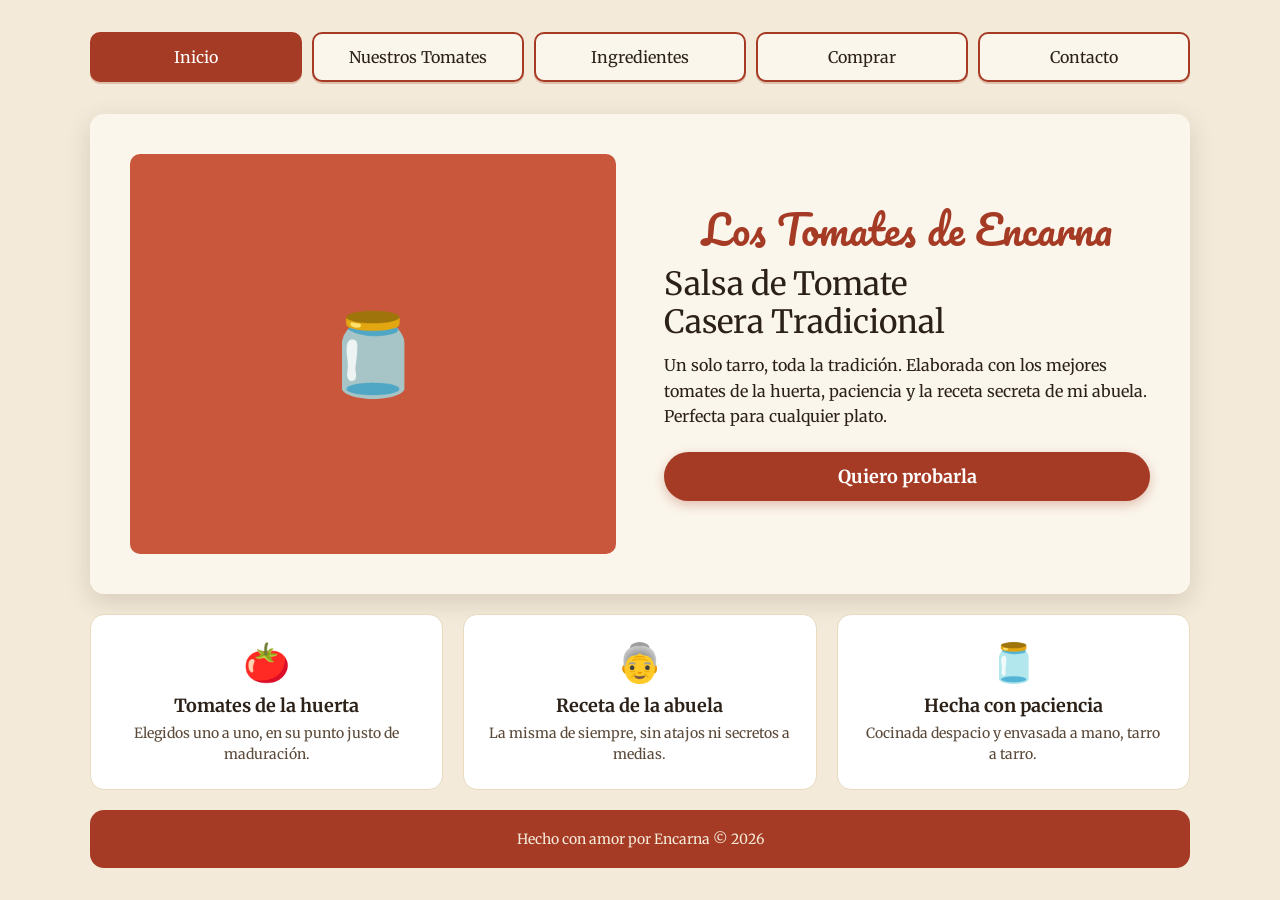
==== index.html @ f1588266 "Add Encarna tomatoes website as index.html" ====
<!DOCTYPE html>
<html lang="es">
<head>
    <meta charset="UTF-8">
    <meta name="viewport" content="width=device-width, initial-scale=1.0">
    <title>Los Tomates de Encarna</title>
    <link href="https://fonts.googleapis.com/css2?family=Merriweather:wght@400;700&family=Pacifico&display=swap" rel="stylesheet">
    <style>
        :root {
            --crema: #F3EAD9;
            --crema-claro: #FBF6EC;
            --rojo: #A63B25;
            --verde: #5F7F4A;
            --texto: #2B2118;
            --borde: #E8D9C0;
        }

        body {
            background-color: var(--crema);
            color: var(--texto);
            font-family: 'Merriweather', serif;
            margin: 0;
            padding: 2rem 1rem;
            display: flex;
            justify-content: center;
        }

        .block-container {
            max-width: 1100px;
            width: 100%;
        }

        /* Menú de navegación */
        .nav {
            display: grid;
            grid-template-columns: repeat(5, 1fr);
            gap: 10px;
            margin-bottom: 2rem;
        }

        .nav button {
            background: var(--crema-claro);
            border: 2px solid var(--rojo);
            border-radius: 10px;
            color: var(--texto);
            padding: 0.8rem 0.4rem;
            font-family: 'Merriweather', serif;
            font-size: 16px;
            cursor: pointer;
            box-shadow: 0 2px 0 rgba(166, 59, 37, 0.25);
            transition: all 0.2s;
        }

        .nav button:hover, .nav button.active {
            background: var(--rojo);
            color: #fff;
        }

        /* Tarjeta principal */
        .card {
            background: var(--crema-claro);
            border-radius: 14px;
            box-shadow: 0 8px 24px rgba(60, 40, 20, 0.15);
            padding: 40px;
            display: grid;
            grid-template-columns: 1fr 1fr;
            gap: 3rem;
            align-items: center;
        }

        @media(max-width: 768px) {
            .card { grid-template-columns: 1fr; padding: 20px; }
            .nav { grid-template-columns: 1fr; }
        }

        .marca {
            font-family: 'Pacifico', cursive;
            color: var(--rojo);
            font-size: 40px;
            margin: 0 0 14px 0;
            line-height: 1.1;
            text-align: center;
        }

        .titulo {
            font-size: 32px;
            font-weight: 400;
            margin-bottom: 12px;
            line-height: 1.2;
        }

        .descripcion {
            font-size: 16px;
            line-height: 1.6;
            margin-bottom: 22px;
        }

        .btn-rojo {
            background: var(--rojo);
            color: #fff;
            border: none;
            border-radius: 999px;
            padding: 0.8rem 1.8rem;
            font-family: 'Merriweather', serif;
            font-weight: 700;
            font-size: 18px;
            cursor: pointer;
            width: 100%;
            box-shadow: 0 4px 12px rgba(166, 59, 37, 0.3);
        }

        .btn-rojo:hover {
            background: #8a2f1c;
        }

        /* Secciones ocultas/visibles */
        .seccion-contenido { display: none; }
        .seccion-contenido.activa { display: block; }

        .seccion-titulo {
            font-size: 34px;
            color: var(--texto);
            margin-bottom: 6px;
        }
        .seccion-sub {
            font-size: 16px;
            color: #6b5a49;
            margin-bottom: 24px;
        }

        /* Grid de ventajas / ingredientes / productos */
        .tiles {
            display: grid;
            grid-template-columns: repeat(auto-fit, minmax(220px, 1fr));
            gap: 20px;
            margin-top: 20px;
        }

        .tile {
            background: #fff;
            border: 1.5px solid var(--borde);
            border-radius: 14px;
            padding: 24px;
            text-align: center;
        }

        .tile .ico { font-size: 38px; margin-bottom: 8px; }
        .tile .t { font-weight: 700; font-size: 18px; margin-bottom: 6px; }
        .tile .d { font-size: 14px; line-height: 1.5; color: #5b4a3a; }

        /* Formulario y compras */
        input, textarea {
            width: 100%;
            padding: 12px;
            margin-bottom: 12px;
            border: 2px solid var(--rojo);
            border-radius: 10px;
            font-family: 'Merriweather', serif;
            font-size: 16px;
            box-sizing: border-box;
        }

        .footer {
            background: var(--rojo);
            color: #F3EAD9;
            text-align: center;
            border-radius: 14px;
            margin-top: 20px;
            padding: 20px;
            font-size: 14px;
        }
    </style>
</head>
<body>

<div class="block-container">
    <!-- Menú de Navegación -->
    <div class="nav">
        <button onclick="cambiarPagina('inicio')" id="btn-inicio" class="active">Inicio</button>
        <button onclick="cambiarPagina('tomates')" id="btn-tomates">Nuestros Tomates</button>
        <button onclick="cambiarPagina('ingredientes')" id="btn-ingredientes">Ingredientes</button>
        <button onclick="cambiarPagina('comprar')" id="btn-comprar">Comprar</button>
        <button onclick="cambiarPagina('contacto')" id="btn-contacto">Contacto</button>
    </div>

    <!-- INICIO -->
    <div id="pag-inicio" class="seccion-contenido activa">
        <div class="card">
            <div>
                <div style="background:#C9573C; height: 400px; border-radius: 10px; display:flex; align-items:center; justify-content:center; font-size:80px;">🫙</div>
            </div>
            <div>
                <div class="marca">Los Tomates de Encarna</div>
                <div class="titulo">Salsa de Tomate<br>Casera Tradicional</div>
                <div class="descripcion">
                    Un solo tarro, toda la tradición. Elaborada con los mejores tomates de la huerta, paciencia y la receta secreta de mi abuela. Perfecta para cualquier plato.
                </div>
                <button class="btn-rojo" onclick="cambiarPagina('comprar')">Quiero probarla</button>
            </div>
        </div>
        <div class="tiles" style="margin-top: 20px;">
            <div class="tile"><div class="ico">🍅</div><div class="t">Tomates de la huerta</div><div class="d">Elegidos uno a uno, en su punto justo de maduración.</div></div>
            <div class="tile"><div class="ico">👵</div><div class="t">Receta de la abuela</div><div class="d">La misma de siempre, sin atajos ni secretos a medias.</div></div>
            <div class="tile"><div class="ico">🫙</div><div class="t">Hecha con paciencia</div><div class="d">Cocinada despacio y envasada a mano, tarro a tarro.</div></div>
        </div>
    </div>

    <!-- NUESTROS TOMATES -->
    <div id="pag-tomates" class="seccion-contenido">
        <div class="card" style="grid-template-columns: 1fr;">
            <div>
                <div class="seccion-titulo">Nuestros Tomates</div>
                <div class="seccion-sub">Cultivados con mimo y recolectados en su momento óptimo.</div>
                <p class="descripcion">Utilizamos variedades tradicionales que aportan un dulzor natural y una acidez equilibrada, sin necesidad de azúcares añadidos ni conservantes artificiales.</p>
            </div>
        </div>
    </div>

    <!-- INGREDIENTES -->
    <div id="pag-ingredientes" class="seccion-contenido">
        <div class="card" style="grid-template-columns: 1fr;">
            <div>
                <div class="seccion-titulo">Ingredientes</div>
                <div class="seccion-sub">Pocos ingredientes, todos de verdad. Esto es lo que lleva cada tarro.</div>
                <div class="tiles">
                    <div class="tile"><div class="ico">🍅</div><div class="t">Tomate</div><div class="d">Maduro y de temporada.</div></div>
                    <div class="tile"><div class="ico">🫒</div><div class="t">AOVE</div><div class="d">Aceite de oliva virgen extra.</div></div>
                    <div class="tile"><div class="ico">🧅</div><div class="t">Cebolla</div><div class="d">Pochada con calma.</div></div>
                    <div class="tile"><div class="ico">🧄</div><div class="t">Ajo y Sal</div><div class="d">El punto justo para realzar el sabor.</div></div>
                </div>
            </div>
        </div>
    </div>

    <!-- COMPRAR (CON PEDIDO POR WHATSAPP) -->
    <div id="pag-comprar" class="seccion-contenido">
        <div class="card" style="grid-template-columns: 1fr;">
            <div>
                <div class="seccion-titulo">Hacer un Pedido</div>
                <div class="seccion-sub">Rellena tus datos y pulsa enviar para hacer el pedido directamente por WhatsApp a Encarna.</div>
                
                <form id="form-pedido" onsubmit="enviarWhatsApp(event)">
                    <label><b>Selecciona producto:</b></label>
                    <select id="producto" style="width:1p00%; padding:12px; margin-bottom:12px; border:2px solid var(--rojo); border-radius:10px; font-family:'Merriweather',serif; font-size:16px;">
                        <option value="1 tarro (5.50 €)">1 tarro - 5.50 €</option>
                        <option value="Pack 3 tarros (15.00 €)">Pack 3 tarros - 15.00 €</option>
                        <option value="Pack 6 tarros (28.00 €)">Pack 6 tarros - 28.00 €</option>
                    </select>

                    <input type="text" id="nombre" placeholder="Tu nombre y apellidos" required>
                    <input type="text" id="direccion" placeholder="Dirección de entrega" required>
                    <input type="tel" id="telefono" placeholder="Tu teléfono" required>
                    
                    <button type="submit" class="btn-rojo">Hacer pedido por WhatsApp 💬</button>
                </form>
            </div>
        </div>
    </div>

    <!-- CONTACTO -->
    <div id="pag-contacto" class="seccion-contenido">
        <div class="card" style="grid-template-columns: 1fr;">
            <div>
                <div class="seccion-titulo">Contacto</div>
                <div class="seccion-sub">¿Quieres preguntar algo o saludar a Encarna?</div>
                <p class="descripcion">📍 <b>Ubicación:</b> Huerta de Encarna, España<br>
                ✉️ <b>Correo:</b> hola@lostomatesdeencarna.es<br>
                📞 <b>Teléfono / WhatsApp:</b> +34 600 000 000</p>
            </div>
        </div>
    </div>

    <div class="footer">Hecho con amor por Encarna © 2026</div>
</div>

<script>
    function cambiarPagina(id) {
        // Ocultar todas las secciones
        document.querySelectorAll('.seccion-contenido').forEach(el => el.classList.remove('activa'));
        document.querySelectorAll('.nav button').forEach(el => el.classList.remove('active'));
        
        // Mostrar la elegida
        document.getElementById('pag-' + id).classList.add('activa');
        document.getElementById('btn-' + id).classList.add('active');
        window.scrollTo(0, 0);
    }

    function enviarWhatsApp(e) {
        e.preventDefault();
        const producto = document.getElementById('producto').value;
        const nombre = document.getElementById('nombre').value;
        const direccion = document.getElementById('direccion').value;
        const telefono = document.getElementById('telefono').value;

        // Reemplaza este número por el número real de WhatsApp de Encarna (con código de país, ej: 34600000000)
        const numeroEncarna = "34600000000"; 

        const mensaje = `¡Hola Encarna! 🍅 Quiero hacer un pedido:\n\n*Producto:* ${producto}\n*Nombre:* ${nombre}\n*Dirección:* ${direccion}\n*Teléfono:* ${telefono}`;
        
        const urlWhatsApp = `https://api.whatsapp.com/send?phone=${numeroEncarna}&text=${encodeURIComponent(mensaje)}`;
        window.open(urlWhatsApp, '_blank');
    }
</script>

</body>
</html>
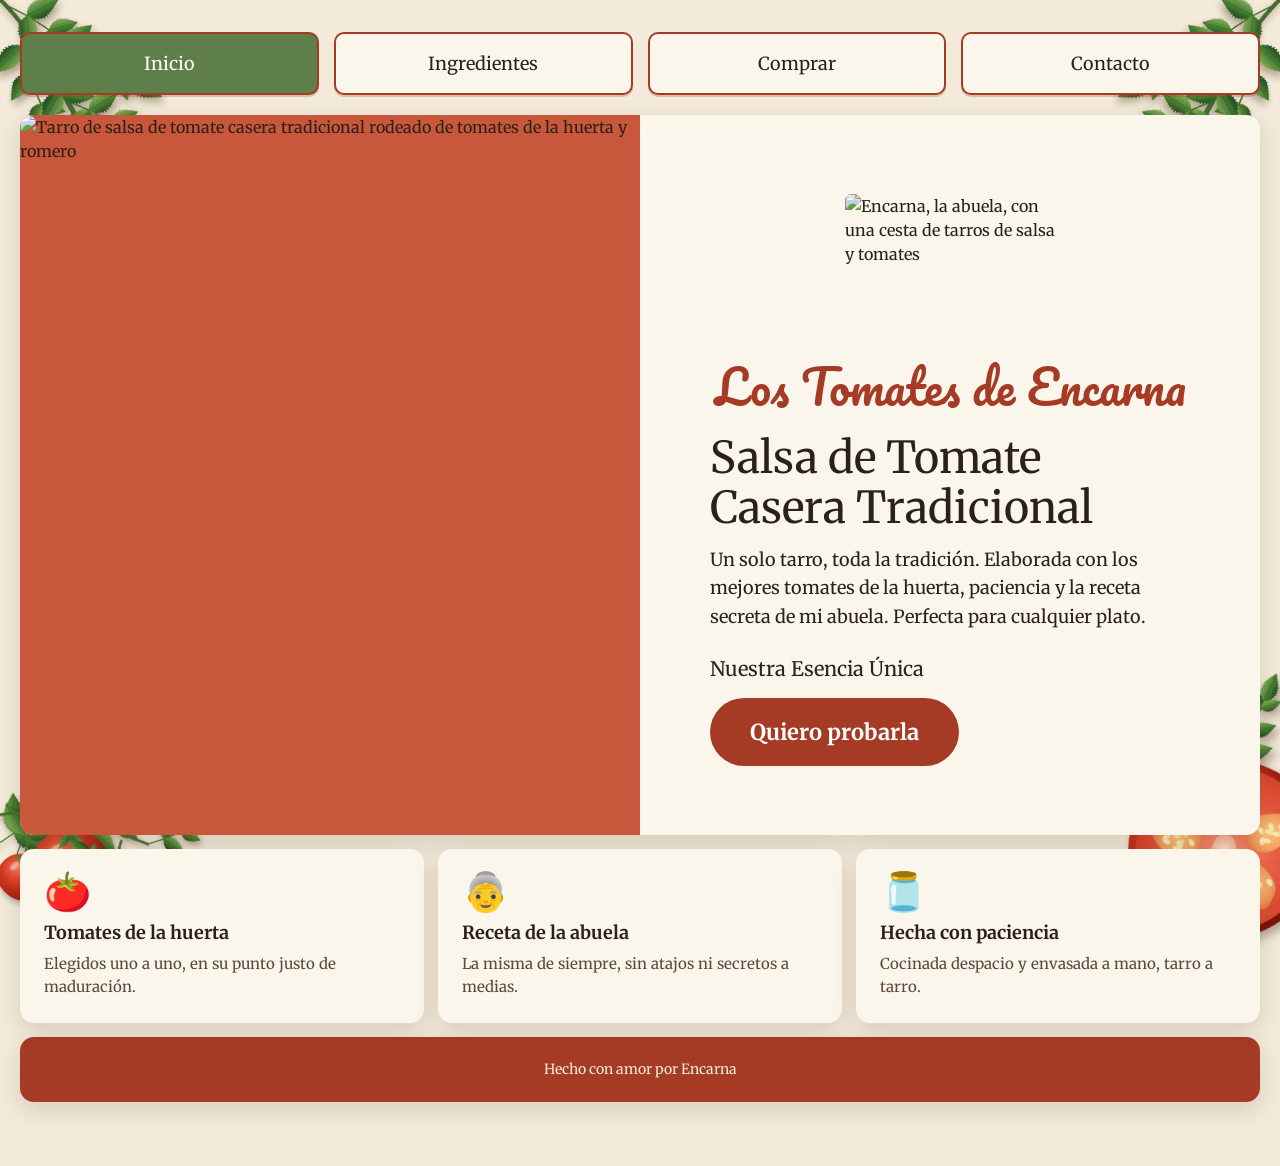
==== commit 0aec1e4c: "Add files via upload" ====
--- a/index.html
+++ b/index.html
@@ -1,306 +1,113 @@
 <!DOCTYPE html>
 <html lang="es">
 <head>
-    <meta charset="UTF-8">
-    <meta name="viewport" content="width=device-width, initial-scale=1.0">
-    <title>Los Tomates de Encarna</title>
-    <link href="https://fonts.googleapis.com/css2?family=Merriweather:wght@400;700&family=Pacifico&display=swap" rel="stylesheet">
-    <style>
-        :root {
-            --crema: #F3EAD9;
-            --crema-claro: #FBF6EC;
-            --rojo: #A63B25;
-            --verde: #5F7F4A;
-            --texto: #2B2118;
-            --borde: #E8D9C0;
-        }
+  <meta charset="utf-8">
+  <meta name="viewport" content="width=device-width, initial-scale=1">
+  <title>Los Tomates de Encarna | Salsa de tomate casera tradicional</title>
+  <meta name="description" content="Salsa de tomate casera tradicional con tomates de la huerta y la receta de la abuela Encarna. Tarros artesanos para cualquier plato. Pídela por WhatsApp.">
+  <meta name="theme-color" content="#A63B25">
+  <link rel="canonical" href="https://TU-USUARIO.github.io/TU-REPO/">
 
-        body {
-            background-color: var(--crema);
-            color: var(--texto);
-            font-family: 'Merriweather', serif;
-            margin: 0;
-            padding: 2rem 1rem;
-            display: flex;
-            justify-content: center;
-        }
+  <meta property="og:type" content="website">
+  <meta property="og:locale" content="es_ES">
+  <meta property="og:site_name" content="Los Tomates de Encarna">
+  <meta property="og:title" content="Los Tomates de Encarna | Salsa de tomate casera tradicional">
+  <meta property="og:description" content="Salsa de tomate casera tradicional con tomates de la huerta y la receta de la abuela Encarna. Tarros artesanos para cualquier plato. Pídela por WhatsApp.">
+  <meta property="og:url" content="https://TU-USUARIO.github.io/TU-REPO/">
+  <meta property="og:image" content="https://TU-USUARIO.github.io/TU-REPO/img/tomate.jpg">
+  <meta name="twitter:card" content="summary_large_image">
 
-        .block-container {
-            max-width: 1100px;
-            width: 100%;
-        }
-
-        /* Menú de navegación */
-        .nav {
-            display: grid;
-            grid-template-columns: repeat(5, 1fr);
-            gap: 10px;
-            margin-bottom: 2rem;
-        }
-
-        .nav button {
-            background: var(--crema-claro);
-            border: 2px solid var(--rojo);
-            border-radius: 10px;
-            color: var(--texto);
-            padding: 0.8rem 0.4rem;
-            font-family: 'Merriweather', serif;
-            font-size: 16px;
-            cursor: pointer;
-            box-shadow: 0 2px 0 rgba(166, 59, 37, 0.25);
-            transition: all 0.2s;
-        }
-
-        .nav button:hover, .nav button.active {
-            background: var(--rojo);
-            color: #fff;
-        }
-
-        /* Tarjeta principal */
-        .card {
-            background: var(--crema-claro);
-            border-radius: 14px;
-            box-shadow: 0 8px 24px rgba(60, 40, 20, 0.15);
-            padding: 40px;
-            display: grid;
-            grid-template-columns: 1fr 1fr;
-            gap: 3rem;
-            align-items: center;
-        }
-
-        @media(max-width: 768px) {
-            .card { grid-template-columns: 1fr; padding: 20px; }
-            .nav { grid-template-columns: 1fr; }
-        }
-
-        .marca {
-            font-family: 'Pacifico', cursive;
-            color: var(--rojo);
-            font-size: 40px;
-            margin: 0 0 14px 0;
-            line-height: 1.1;
-            text-align: center;
-        }
-
-        .titulo {
-            font-size: 32px;
-            font-weight: 400;
-            margin-bottom: 12px;
-            line-height: 1.2;
-        }
-
-        .descripcion {
-            font-size: 16px;
-            line-height: 1.6;
-            margin-bottom: 22px;
-        }
-
-        .btn-rojo {
-            background: var(--rojo);
-            color: #fff;
-            border: none;
-            border-radius: 999px;
-            padding: 0.8rem 1.8rem;
-            font-family: 'Merriweather', serif;
-            font-weight: 700;
-            font-size: 18px;
-            cursor: pointer;
-            width: 100%;
-            box-shadow: 0 4px 12px rgba(166, 59, 37, 0.3);
-        }
-
-        .btn-rojo:hover {
-            background: #8a2f1c;
-        }
-
-        /* Secciones ocultas/visibles */
-        .seccion-contenido { display: none; }
-        .seccion-contenido.activa { display: block; }
-
-        .seccion-titulo {
-            font-size: 34px;
-            color: var(--texto);
-            margin-bottom: 6px;
-        }
-        .seccion-sub {
-            font-size: 16px;
-            color: #6b5a49;
-            margin-bottom: 24px;
-        }
-
-        /* Grid de ventajas / ingredientes / productos */
-        .tiles {
-            display: grid;
-            grid-template-columns: repeat(auto-fit, minmax(220px, 1fr));
-            gap: 20px;
-            margin-top: 20px;
-        }
-
-        .tile {
-            background: #fff;
-            border: 1.5px solid var(--borde);
-            border-radius: 14px;
-            padding: 24px;
-            text-align: center;
-        }
-
-        .tile .ico { font-size: 38px; margin-bottom: 8px; }
-        .tile .t { font-weight: 700; font-size: 18px; margin-bottom: 6px; }
-        .tile .d { font-size: 14px; line-height: 1.5; color: #5b4a3a; }
-
-        /* Formulario y compras */
-        input, textarea {
-            width: 100%;
-            padding: 12px;
-            margin-bottom: 12px;
-            border: 2px solid var(--rojo);
-            border-radius: 10px;
-            font-family: 'Merriweather', serif;
-            font-size: 16px;
-            box-sizing: border-box;
-        }
-
-        .footer {
-            background: var(--rojo);
-            color: #F3EAD9;
-            text-align: center;
-            border-radius: 14px;
-            margin-top: 20px;
-            padding: 20px;
-            font-size: 14px;
-        }
-    </style>
+  <link rel="icon" href="data:image/svg+xml,%3Csvg xmlns='http://www.w3.org/2000/svg' viewBox='0 0 100 100'%3E%3Ctext y='.9em' font-size='90'%3E🍅%3C/text%3E%3C/svg%3E">
+  <link rel="preconnect" href="https://fonts.googleapis.com">
+  <link rel="preconnect" href="https://fonts.gstatic.com" crossorigin>
+  <link rel="stylesheet" href="https://fonts.googleapis.com/css2?family=Merriweather:wght@400;700&family=Pacifico&display=swap">
+  <link rel="stylesheet" href="css/style.css">
+  <link rel="preload" as="image" href="img/tomate.jpg" fetchpriority="high">
+  <script type="application/ld+json">
+{
+  "@context": "https://schema.org",
+  "@graph": [
+    {
+      "@type": "Organization",
+      "name": "Los Tomates de Encarna",
+      "url": "https://TU-USUARIO.github.io/TU-REPO/",
+      "logo": "https://TU-USUARIO.github.io/TU-REPO/img/abuela.jpg",
+      "description": "Salsa de tomate casera tradicional elaborada con tomates de la huerta."
+    },
+    {
+      "@type": "Product",
+      "name": "Salsa de tomate casera tradicional",
+      "image": "https://TU-USUARIO.github.io/TU-REPO/img/tomate.jpg",
+      "description": "Salsa de tomate casera elaborada con tomates de la huerta, paciencia y la receta de la abuela Encarna.",
+      "brand": {
+        "@type": "Brand",
+        "name": "Los Tomates de Encarna"
+      },
+      "offers": {
+        "@type": "Offer",
+        "price": "5.50",
+        "priceCurrency": "EUR",
+        "availability": "https://schema.org/InStock",
+        "url": "https://TU-USUARIO.github.io/TU-REPO/comprar.html"
+      }
+    }
+  ]
+}
+  </script>
 </head>
 <body>
 
-<div class="block-container">
-    <!-- Menú de Navegación -->
-    <div class="nav">
-        <button onclick="cambiarPagina('inicio')" id="btn-inicio" class="active">Inicio</button>
-        <button onclick="cambiarPagina('tomates')" id="btn-tomates">Nuestros Tomates</button>
-        <button onclick="cambiarPagina('ingredientes')" id="btn-ingredientes">Ingredientes</button>
-        <button onclick="cambiarPagina('comprar')" id="btn-comprar">Comprar</button>
-        <button onclick="cambiarPagina('contacto')" id="btn-contacto">Contacto</button>
-    </div>
+  <img class="decor decor-tl" src="img/decor_planta.webp" alt="" aria-hidden="true" width="499" height="742" decoding="async">
+  <img class="decor decor-tr" src="img/decor_planta.webp" alt="" aria-hidden="true" width="499" height="742" decoding="async">
+  <img class="decor decor-bl" src="img/decor_tomates.webp" alt="" aria-hidden="true" width="849" height="544" decoding="async">
+  <img class="decor decor-br" src="img/decor_tomate_corte.webp" alt="" aria-hidden="true" width="475" height="594" decoding="async">
 
-    <!-- INICIO -->
-    <div id="pag-inicio" class="seccion-contenido activa">
-        <div class="card">
-            <div>
-                <div style="background:#C9573C; height: 400px; border-radius: 10px; display:flex; align-items:center; justify-content:center; font-size:80px;">🫙</div>
-            </div>
-            <div>
-                <div class="marca">Los Tomates de Encarna</div>
-                <div class="titulo">Salsa de Tomate<br>Casera Tradicional</div>
-                <div class="descripcion">
-                    Un solo tarro, toda la tradición. Elaborada con los mejores tomates de la huerta, paciencia y la receta secreta de mi abuela. Perfecta para cualquier plato.
-                </div>
-                <button class="btn-rojo" onclick="cambiarPagina('comprar')">Quiero probarla</button>
-            </div>
+  <div class="wrap">
+  <nav class="nav" aria-label="Menú principal">
+    <a href="index.html" aria-current="page">Inicio</a>
+    <a href="ingredientes.html">Ingredientes</a>
+    <a href="comprar.html">Comprar</a>
+    <a href="contacto.html">Contacto</a>
+  </nav>
+
+    <main>
+      <section class="hero" aria-labelledby="titulo-principal">
+        <div class="hero-foto">
+          <img src="img/tomate.jpg" alt="Tarro de salsa de tomate casera tradicional rodeado de tomates de la huerta y romero" fetchpriority="high">
         </div>
-        <div class="tiles" style="margin-top: 20px;">
-            <div class="tile"><div class="ico">🍅</div><div class="t">Tomates de la huerta</div><div class="d">Elegidos uno a uno, en su punto justo de maduración.</div></div>
-            <div class="tile"><div class="ico">👵</div><div class="t">Receta de la abuela</div><div class="d">La misma de siempre, sin atajos ni secretos a medias.</div></div>
-            <div class="tile"><div class="ico">🫙</div><div class="t">Hecha con paciencia</div><div class="d">Cocinada despacio y envasada a mano, tarro a tarro.</div></div>
+        <div class="hero-texto">
+          <img class="abuela" src="img/abuela.jpg" alt="Encarna, la abuela, con una cesta de tarros de salsa y tomates" width="210" height="150">
+          <p class="marca">Los Tomates de Encarna</p>
+          <h1 class="titulo" id="titulo-principal">Salsa de Tomate<br>Casera Tradicional</h1>
+          <p class="descripcion">Un solo tarro, toda la tradición. Elaborada con los mejores tomates de la huerta, paciencia y la receta secreta de mi abuela. Perfecta para cualquier plato.</p>
+          <p class="esencia">Nuestra Esencia Única</p>
+          <a class="btn" href="comprar.html">Quiero probarla</a>
         </div>
-    </div>
+      </section>
 
-    <!-- NUESTROS TOMATES -->
-    <div id="pag-tomates" class="seccion-contenido">
-        <div class="card" style="grid-template-columns: 1fr;">
-            <div>
-                <div class="seccion-titulo">Nuestros Tomates</div>
-                <div class="seccion-sub">Cultivados con mimo y recolectados en su momento óptimo.</div>
-                <p class="descripcion">Utilizamos variedades tradicionales que aportan un dulzor natural y una acidez equilibrada, sin necesidad de azúcares añadidos ni conservantes artificiales.</p>
-            </div>
-        </div>
-    </div>
+      <section class="tiles" aria-label="Por qué nuestra salsa">
+      <article class="tile">
+        <div class="ico" aria-hidden="true">🍅</div>
+        <h2>Tomates de la huerta</h2>
+        <p>Elegidos uno a uno, en su punto justo de maduración.</p>
+      </article>
+      <article class="tile">
+        <div class="ico" aria-hidden="true">👵</div>
+        <h2>Receta de la abuela</h2>
+        <p>La misma de siempre, sin atajos ni secretos a medias.</p>
+      </article>
+      <article class="tile">
+        <div class="ico" aria-hidden="true">🫙</div>
+        <h2>Hecha con paciencia</h2>
+        <p>Cocinada despacio y envasada a mano, tarro a tarro.</p>
+      </article>
+      </section>
+    </main>
 
-    <!-- INGREDIENTES -->
-    <div id="pag-ingredientes" class="seccion-contenido">
-        <div class="card" style="grid-template-columns: 1fr;">
-            <div>
-                <div class="seccion-titulo">Ingredientes</div>
-                <div class="seccion-sub">Pocos ingredientes, todos de verdad. Esto es lo que lleva cada tarro.</div>
-                <div class="tiles">
-                    <div class="tile"><div class="ico">🍅</div><div class="t">Tomate</div><div class="d">Maduro y de temporada.</div></div>
-                    <div class="tile"><div class="ico">🫒</div><div class="t">AOVE</div><div class="d">Aceite de oliva virgen extra.</div></div>
-                    <div class="tile"><div class="ico">🧅</div><div class="t">Cebolla</div><div class="d">Pochada con calma.</div></div>
-                    <div class="tile"><div class="ico">🧄</div><div class="t">Ajo y Sal</div><div class="d">El punto justo para realzar el sabor.</div></div>
-                </div>
-            </div>
-        </div>
-    </div>
+    <footer class="footer">Hecho con amor por Encarna</footer>
+  </div>
 
-    <!-- COMPRAR (CON PEDIDO POR WHATSAPP) -->
-    <div id="pag-comprar" class="seccion-contenido">
-        <div class="card" style="grid-template-columns: 1fr;">
-            <div>
-                <div class="seccion-titulo">Hacer un Pedido</div>
-                <div class="seccion-sub">Rellena tus datos y pulsa enviar para hacer el pedido directamente por WhatsApp a Encarna.</div>
-                
-                <form id="form-pedido" onsubmit="enviarWhatsApp(event)">
-                    <label><b>Selecciona producto:</b></label>
-                    <select id="producto" style="width:1p00%; padding:12px; margin-bottom:12px; border:2px solid var(--rojo); border-radius:10px; font-family:'Merriweather',serif; font-size:16px;">
-                        <option value="1 tarro (5.50 €)">1 tarro - 5.50 €</option>
-                        <option value="Pack 3 tarros (15.00 €)">Pack 3 tarros - 15.00 €</option>
-                        <option value="Pack 6 tarros (28.00 €)">Pack 6 tarros - 28.00 €</option>
-                    </select>
-
-                    <input type="text" id="nombre" placeholder="Tu nombre y apellidos" required>
-                    <input type="text" id="direccion" placeholder="Dirección de entrega" required>
-                    <input type="tel" id="telefono" placeholder="Tu teléfono" required>
-                    
-                    <button type="submit" class="btn-rojo">Hacer pedido por WhatsApp 💬</button>
-                </form>
-            </div>
-        </div>
-    </div>
-
-    <!-- CONTACTO -->
-    <div id="pag-contacto" class="seccion-contenido">
-        <div class="card" style="grid-template-columns: 1fr;">
-            <div>
-                <div class="seccion-titulo">Contacto</div>
-                <div class="seccion-sub">¿Quieres preguntar algo o saludar a Encarna?</div>
-                <p class="descripcion">📍 <b>Ubicación:</b> Huerta de Encarna, España<br>
-                ✉️ <b>Correo:</b> hola@lostomatesdeencarna.es<br>
-                📞 <b>Teléfono / WhatsApp:</b> +34 600 000 000</p>
-            </div>
-        </div>
-    </div>
-
-    <div class="footer">Hecho con amor por Encarna © 2026</div>
-</div>
-
-<script>
-    function cambiarPagina(id) {
-        // Ocultar todas las secciones
-        document.querySelectorAll('.seccion-contenido').forEach(el => el.classList.remove('activa'));
-        document.querySelectorAll('.nav button').forEach(el => el.classList.remove('active'));
-        
-        // Mostrar la elegida
-        document.getElementById('pag-' + id).classList.add('activa');
-        document.getElementById('btn-' + id).classList.add('active');
-        window.scrollTo(0, 0);
-    }
-
-    function enviarWhatsApp(e) {
-        e.preventDefault();
-        const producto = document.getElementById('producto').value;
-        const nombre = document.getElementById('nombre').value;
-        const direccion = document.getElementById('direccion').value;
-        const telefono = document.getElementById('telefono').value;
-
-        // Reemplaza este número por el número real de WhatsApp de Encarna (con código de país, ej: 34600000000)
-        const numeroEncarna = "34600000000"; 
-
-        const mensaje = `¡Hola Encarna! 🍅 Quiero hacer un pedido:\n\n*Producto:* ${producto}\n*Nombre:* ${nombre}\n*Dirección:* ${direccion}\n*Teléfono:* ${telefono}`;
-        
-        const urlWhatsApp = `https://api.whatsapp.com/send?phone=${numeroEncarna}&text=${encodeURIComponent(mensaje)}`;
-        window.open(urlWhatsApp, '_blank');
-    }
-</script>
-
+  <script src="js/config.js"></script>
+  <script src="js/main.js" defer></script>
 </body>
-</html>+</html>
--- a/css/style.css
+++ b/css/style.css
@@ -0,0 +1,234 @@
+/* ==========================================================
+   Los Tomates de Encarna - estilos
+   ========================================================== */
+:root {
+  --crema: #F3EAD9;
+  --crema-claro: #FBF6EC;
+  --rojo: #A63B25;
+  --rojo-oscuro: #8A2F1C;
+  --verde: #5F7F4A;
+  --texto: #2B2118;
+  --texto-suave: #5B4A3A;
+  --borde: #E8D9C0;
+  --sombra: 0 8px 24px rgba(60, 40, 20, 0.15);
+  --serif: 'Merriweather', Georgia, 'Times New Roman', serif;
+  --script: 'Pacifico', 'Brush Script MT', cursive;
+}
+
+*, *::before, *::after { box-sizing: border-box; }
+html { scroll-behavior: smooth; -webkit-text-size-adjust: 100%; }
+body {
+  margin: 0;
+  background: var(--crema);
+  color: var(--texto);
+  font-family: var(--serif);
+  line-height: 1.5;
+}
+img { max-width: 100%; }
+[hidden] { display: none !important; }
+
+.solo-lectores {
+  position: absolute; width: 1px; height: 1px; overflow: hidden;
+  clip: rect(0 0 0 0); white-space: nowrap;
+}
+
+/* ---------- Contenedor ---------- */
+.wrap {
+  position: relative;
+  z-index: 1;
+  max-width: 1280px;
+  margin: 0 auto;
+  padding: 32px 20px 64px;
+}
+
+/* ---------- Adornos fijos en las esquinas ---------- */
+.decor {
+  position: fixed;
+  z-index: 0;
+  pointer-events: none;
+  height: auto;
+  user-select: none;
+}
+.decor-tl { left: -10px;  top: -10px;    width: clamp(150px, 15vw, 300px); }
+.decor-tr { right: -10px; top: -10px;    width: clamp(150px, 15vw, 300px); transform: scaleX(-1); }
+.decor-bl { left: -20px;  bottom: -12px; width: clamp(190px, 20vw, 390px); }
+.decor-br { right: -45px; bottom: -55px; width: clamp(170px, 17vw, 320px); transform: rotate(-14deg); }
+
+/* ---------- Menu ---------- */
+.nav {
+  display: grid;
+  grid-template-columns: repeat(4, 1fr);
+  gap: 15px;
+}
+.nav a {
+  display: block;
+  text-align: center;
+  text-decoration: none;
+  color: var(--texto);
+  background: var(--crema-claro);
+  border: 2px solid var(--rojo);
+  border-radius: 10px;
+  padding: 16px 8px;
+  font-size: 18px;
+  box-shadow: 0 2px 0 rgba(166, 59, 37, 0.25);
+  transition: background .15s, color .15s;
+}
+.nav a:hover { background: #fff; color: var(--rojo); }
+.nav a[aria-current="page"] { background: var(--verde); color: #fff; }
+.nav a[aria-current="page"]:hover { background: #4f6c3d; color: #fff; }
+.nav a:focus-visible, .btn:focus-visible { outline: 3px solid #1a73e8; outline-offset: 3px; }
+
+/* ---------- Portada ---------- */
+.hero {
+  display: grid;
+  grid-template-columns: 1fr 1fr;
+  margin-top: 20px;
+  background: var(--crema-claro);
+  border-radius: 14px;
+  overflow: hidden;
+  box-shadow: var(--sombra);
+}
+.hero-foto { background: #C9573C; min-height: 720px; }
+.hero-foto img { display: block; width: 100%; height: 100%; object-fit: cover; }
+.hero-texto {
+  display: flex; flex-direction: column; justify-content: center;
+  padding: 40px 70px 30px;
+}
+.abuela {
+  display: block; margin: 0 auto 12px;
+  width: 210px; height: 150px; object-fit: cover; border-radius: 6px;
+  mix-blend-mode: multiply; /* el fondo blanco de la foto se funde con el crema */
+}
+.marca {
+  font-family: var(--script); color: var(--rojo);
+  font-size: 46px; line-height: 1.1; text-align: center; margin: 6px 0 20px;
+}
+h1.titulo {
+  font-family: var(--serif); font-weight: 400; font-size: 44px; line-height: 1.15;
+  margin: 0 0 12px;
+}
+.descripcion { font-size: 18px; line-height: 1.6; margin: 0 0 22px; }
+.esencia { font-size: 20px; margin: 0 0 14px; }
+
+.btn {
+  display: inline-flex; align-items: center; justify-content: center;
+  min-height: 68px; padding: 16px 40px;
+  background: var(--rojo); color: #fff;
+  border: none; border-radius: 999px;
+  font: 700 22px var(--serif);
+  text-decoration: none; cursor: pointer;
+  align-self: flex-start;
+  transition: background .15s, transform .1s;
+}
+.btn:hover { background: var(--rojo-oscuro); }
+.btn:active { transform: scale(.98); }
+.btn-whatsapp { font-size: 20px; }
+
+/* ---------- Cajitas ---------- */
+.tiles { display: grid; grid-template-columns: repeat(3, 1fr); gap: 14px; margin-top: 14px; }
+.tile {
+  background: var(--crema-claro); border-radius: 14px; box-shadow: var(--sombra); padding: 24px;
+}
+.tile .ico { font-size: 38px; line-height: 1; margin-bottom: 8px; }
+.tile h2 { font-size: 18px; margin: 0 0 6px; }
+.tile p { font-size: 15px; line-height: 1.55; color: var(--texto-suave); margin: 0; }
+
+/* ---------- Paginas interiores ---------- */
+.panel {
+  margin-top: 20px; padding: 50px 70px 44px;
+  background: var(--crema-claro); border-radius: 14px; box-shadow: var(--sombra);
+}
+.panel h1 { font-size: 38px; line-height: 1.15; font-weight: 400; margin: 0 0 6px; }
+.panel .sub { font-size: 17px; color: #6B5A49; margin: 0 0 26px; }
+.panel .tiles { margin-top: 0; gap: 22px; }
+.panel .tile { background: #fff; border: 1.5px solid var(--borde); box-shadow: none; }
+
+/* ---------- Comprar ---------- */
+.productos { display: grid; grid-template-columns: repeat(3, 1fr); gap: 30px; }
+.prod {
+  background: #fff; border: 1.5px solid var(--borde); border-radius: 14px; padding: 24px;
+  display: flex; flex-direction: column;
+}
+.prod .emoji { font-size: 42px; line-height: 1; }
+.prod h2 { font-size: 21px; margin: 8px 0 4px; }
+.prod p { font-size: 15px; color: var(--texto-suave); margin: 0; }
+.prod .precio { font-weight: 700; font-size: 28px; color: var(--rojo); margin: 8px 0 6px; }
+.prod .etiqueta { font-size: 13px; color: var(--rojo); margin: auto 0 6px; padding-top: 10px; }
+
+.qty {
+  display: flex; align-items: center; height: 56px;
+  background: #fff; border: 2px solid var(--rojo); border-radius: 14px; overflow: hidden;
+}
+.qty button {
+  width: 64px; height: 100%; border: none; background: #fff; color: var(--rojo);
+  font: 700 28px var(--serif); cursor: pointer;
+}
+.qty button:hover { background: var(--crema); }
+.qty button:focus-visible { outline: 3px solid #1a73e8; outline-offset: -3px; }
+.qty .qty-val { flex: 1; text-align: center; font-size: 22px; font-weight: 700; }
+
+.resumen { margin-top: 28px; }
+.resumen .vacio { font-size: 15px; color: var(--texto-suave); }
+.fila {
+  display: flex; justify-content: space-between; gap: 16px;
+  padding: 10px 0; border-bottom: 1px dashed #D8C5A6; font-size: 17px;
+}
+.total {
+  display: flex; justify-content: space-between;
+  padding: 14px 0 18px; font-size: 22px; font-weight: 700; color: var(--rojo);
+}
+
+.form { display: grid; gap: 14px; max-width: 560px; }
+.form input, .form textarea {
+  width: 100%; padding: 15px 18px;
+  background: #fff; color: var(--texto);
+  border: 2px solid var(--rojo); border-radius: 14px;
+  font: 400 18px var(--serif);
+}
+.form textarea { min-height: 140px; resize: vertical; }
+.form input::placeholder, .form textarea::placeholder { color: #8A7A68; opacity: 1; }
+.form input:focus, .form textarea:focus { outline: 3px solid rgba(26, 115, 232, .45); outline-offset: 1px; }
+.nota { font-size: 14px; color: var(--texto-suave); margin: 4px 0 0; }
+.aviso {
+  margin-top: 18px; padding: 16px 20px; border-radius: 14px;
+  background: #EAF3E2; border: 1.5px solid var(--verde); font-size: 16px;
+}
+.aviso a { color: var(--rojo); font-weight: 700; }
+.error { color: var(--rojo); font-size: 15px; font-weight: 700; margin: 0; }
+
+/* ---------- Contacto ---------- */
+.dos-col { display: grid; grid-template-columns: 1fr 1.2fr; gap: 48px; }
+.info-linea { font-size: 17px; line-height: 1.5; margin: 0 0 18px; }
+.info-linea b { color: var(--rojo); }
+.info-linea a { color: var(--texto); }
+
+/* ---------- Banda roja ---------- */
+.footer {
+  margin-top: 14px; padding: 22px 12px;
+  background: var(--rojo); color: var(--crema);
+  text-align: center; font-size: 14px;
+  border-radius: 14px; box-shadow: var(--sombra);
+}
+
+/* ---------- Movil y tablet ---------- */
+@media (max-width: 900px) {
+  .decor { display: none; }
+  .wrap { padding: 16px 14px 48px; }
+  .nav { grid-template-columns: repeat(2, 1fr); gap: 10px; }
+  .nav a { font-size: 16px; padding: 14px 6px; }
+  .hero { grid-template-columns: 1fr; }
+  .hero-foto { min-height: 0; height: 340px; }
+  .hero-texto { padding: 28px 22px 30px; }
+  .marca { font-size: 36px; }
+  h1.titulo { font-size: 32px; }
+  .descripcion { font-size: 16px; }
+  .btn { width: 100%; }
+  .tiles, .panel .tiles, .productos, .dos-col { grid-template-columns: 1fr; }
+  .panel { padding: 30px 20px 28px; }
+  .panel h1 { font-size: 30px; }
+  .dos-col { gap: 20px; }
+}
+@media (prefers-reduced-motion: reduce) {
+  html { scroll-behavior: auto; }
+  * { transition: none !important; }
+}
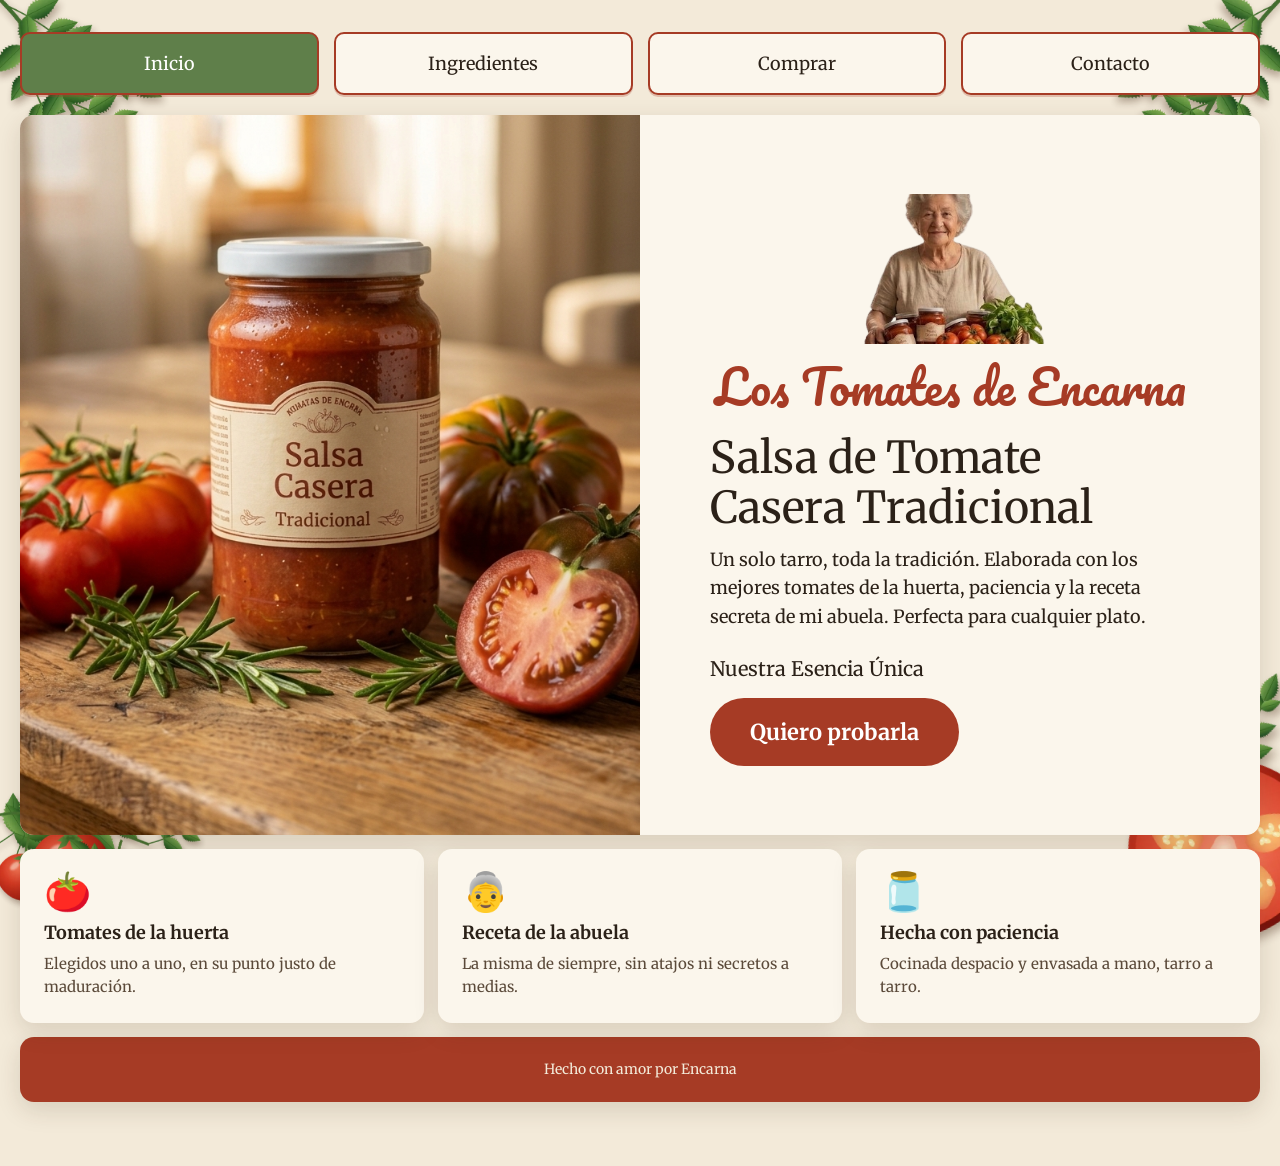
==== commit e3c73a72: "Add files via upload" ====
--- a/index.html
+++ b/index.html
@@ -31,7 +31,7 @@
       "@type": "Organization",
       "name": "Los Tomates de Encarna",
       "url": "https://TU-USUARIO.github.io/TU-REPO/",
-      "logo": "https://TU-USUARIO.github.io/TU-REPO/img/abuela.jpg",
+      "logo": "https://TU-USUARIO.github.io/TU-REPO/img/abuela.png",
       "description": "Salsa de tomate casera tradicional elaborada con tomates de la huerta."
     },
     {
@@ -57,10 +57,10 @@
 </head>
 <body>
 
-  <img class="decor decor-tl" src="img/decor_planta.webp" alt="" aria-hidden="true" width="499" height="742" decoding="async">
-  <img class="decor decor-tr" src="img/decor_planta.webp" alt="" aria-hidden="true" width="499" height="742" decoding="async">
-  <img class="decor decor-bl" src="img/decor_tomates.webp" alt="" aria-hidden="true" width="849" height="544" decoding="async">
-  <img class="decor decor-br" src="img/decor_tomate_corte.webp" alt="" aria-hidden="true" width="475" height="594" decoding="async">
+  <img class="decor decor-tl" src="img/decor_planta.webp" alt="" aria-hidden="true" width="499" height="742">
+  <img class="decor decor-tr" src="img/decor_planta.webp" alt="" aria-hidden="true" width="499" height="742">
+  <img class="decor decor-bl" src="img/decor_tomates.webp" alt="" aria-hidden="true" width="849" height="544">
+  <img class="decor decor-br" src="img/decor_tomate_corte.webp" alt="" aria-hidden="true" width="475" height="594">
 
   <div class="wrap">
   <nav class="nav" aria-label="Menú principal">
@@ -76,7 +76,7 @@
           <img src="img/tomate.jpg" alt="Tarro de salsa de tomate casera tradicional rodeado de tomates de la huerta y romero" fetchpriority="high">
         </div>
         <div class="hero-texto">
-          <img class="abuela" src="img/abuela.jpg" alt="Encarna, la abuela, con una cesta de tarros de salsa y tomates" width="210" height="150">
+          <img class="abuela" src="img/abuela.png" alt="Encarna, la abuela, con una cesta de tarros de salsa y tomates" width="210" height="150">
           <p class="marca">Los Tomates de Encarna</p>
           <h1 class="titulo" id="titulo-principal">Salsa de Tomate<br>Casera Tradicional</h1>
           <p class="descripcion">Un solo tarro, toda la tradición. Elaborada con los mejores tomates de la huerta, paciencia y la receta secreta de mi abuela. Perfecta para cualquier plato.</p>
